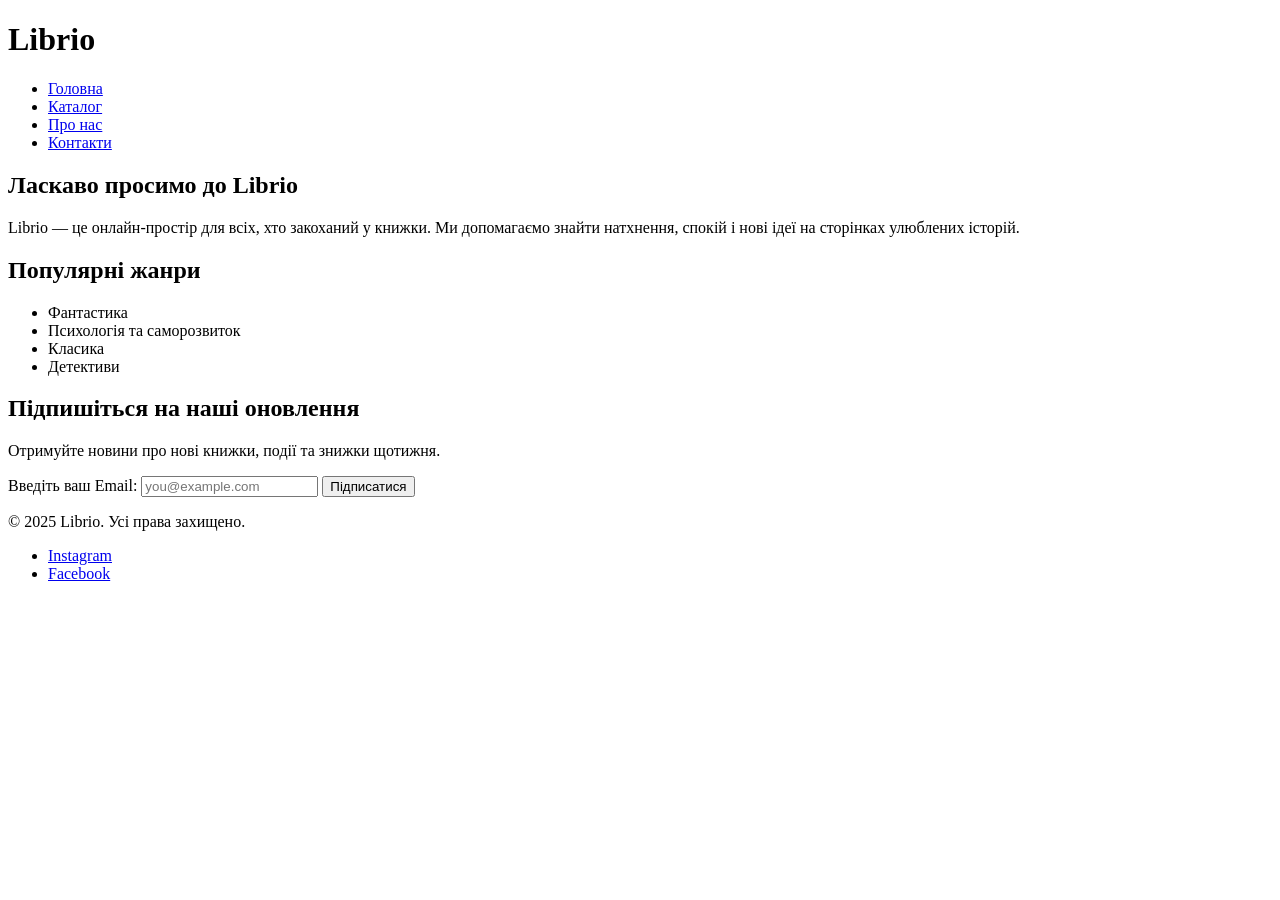
==== librio/index.html @ 34558e51 "fill all pages with basic content" ====
<!DOCTYPE html>
<html lang="uk">
  <head>
    <meta charset="UTF-8" />
    <meta name="viewport" content="width=device-width, initial-scale=1.0" />
    <title>Librio – Світ книжок</title>
    <link rel="stylesheet" href="style.css" />
  </head>
  <body>
    <header>
      <h1>Librio</h1>
      <nav>
        <ul>
          <li><a href="index.html">Головна</a></li>
          <li><a href="catalog.html">Каталог</a></li>
          <li><a href="about.html">Про нас</a></li>
          <li><a href="contact.html">Контакти</a></li>
        </ul>
      </nav>
    </header>

    <main>
      <section class="intro">
        <h2>Ласкаво просимо до Librio</h2>
        <p>
          Librio — це онлайн-простір для всіх, хто закоханий у книжки. Ми
          допомагаємо знайти натхнення, спокій і нові ідеї на сторінках
          улюблених історій.
        </p>
      </section>

      <section class="genres">
        <h2>Популярні жанри</h2>
        <ul>
          <li>Фантастика</li>
          <li>Психологія та саморозвиток</li>
          <li>Класика</li>
          <li>Детективи</li>
        </ul>
      </section>

      <section class="newsletter">
        <h2>Підпишіться на наші оновлення</h2>
        <p>Отримуйте новини про нові книжки, події та знижки щотижня.</p>
        <form action="#" method="post">
          <label for="email">Введіть ваш Email:</label>
          <input
            type="email"
            id="email"
            name="email"
            placeholder="you@example.com"
            required
          />
          <button type="submit">Підписатися</button>
        </form>
      </section>
    </main>

    <footer>
      <p>&copy; 2025 Librio. Усі права захищено.</p>
      <ul>
        <li><a href="https://instagram.com" target="_blank">Instagram</a></li>
        <li><a href="https://facebook.com" target="_blank">Facebook</a></li>
      </ul>
    </footer>
  </body>
</html>
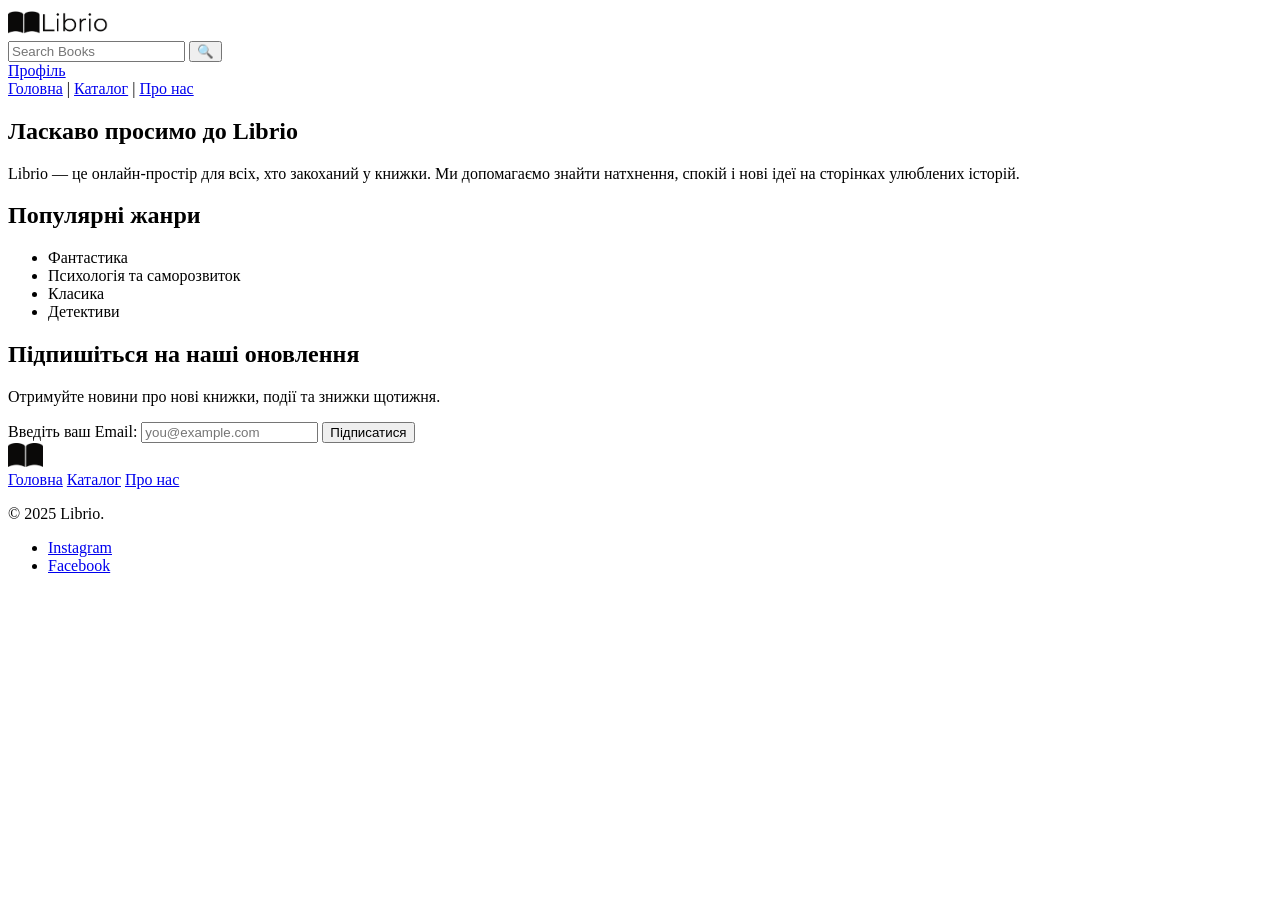
==== commit 504a63c1: "about.html  and links changes" ====
--- a/librio/index.html
+++ b/librio/index.html
@@ -7,15 +7,28 @@
     <link rel="stylesheet" href="style.css" />
   </head>
   <body>
-    <header>
-      <h1>Librio</h1>
-      <nav>
-        <ul>
-          <li><a href="index.html">Головна</a></li>
-          <li><a href="catalog.html">Каталог</a></li>
-          <li><a href="about.html">Про нас</a></li>
-          <li><a href="contact.html">Контакти</a></li>
-        </ul>
+    <header class="site-header">
+      <div class="logo">
+        <img src="images/logo_full2.png" alt="Логотип Librio" width="100" />
+      </div>
+
+      <div class="search">
+        <form action="catalog.html" method="get">
+          <input type="text" name="q" placeholder="Search Books" />
+          <button type="submit">🔍</button>
+        </form>
+      </div>
+
+      <div class="profile">
+        <a href="auth.html" class="btn">Профіль</a>
+      </div>
+
+      <nav class="main-nav">
+        <a href="index.html">Головна</a>
+        <span>|</span>
+        <a href="catalog.html">Каталог</a>
+        <span>|</span>
+        <a href="about.html">Про нас</a>
       </nav>
     </header>
 
@@ -56,12 +69,26 @@
       </section>
     </main>
 
-    <footer>
-      <p>&copy; 2025 Librio. Усі права захищено.</p>
-      <ul>
+    <footer class="site-footer">
+      <div class="footer-content">
+        <div class="footer-logo">
+          <img src="images/logo2.png" alt="Логотип Librio" width="35" />
+        </div>
+
+        <div class="footer-links">
+          <a href="index.html">Головна</a>
+          <a href="catalog.html">Каталог</a>
+          <a href="about.html">Про нас</a>
+        </div>
+
+        <div class="footer-copy">
+          <p>&copy; 2025 Librio.</p>
+        </div>
+        <ul>
         <li><a href="https://instagram.com" target="_blank">Instagram</a></li>
         <li><a href="https://facebook.com" target="_blank">Facebook</a></li>
       </ul>
+      </div>
     </footer>
   </body>
 </html>
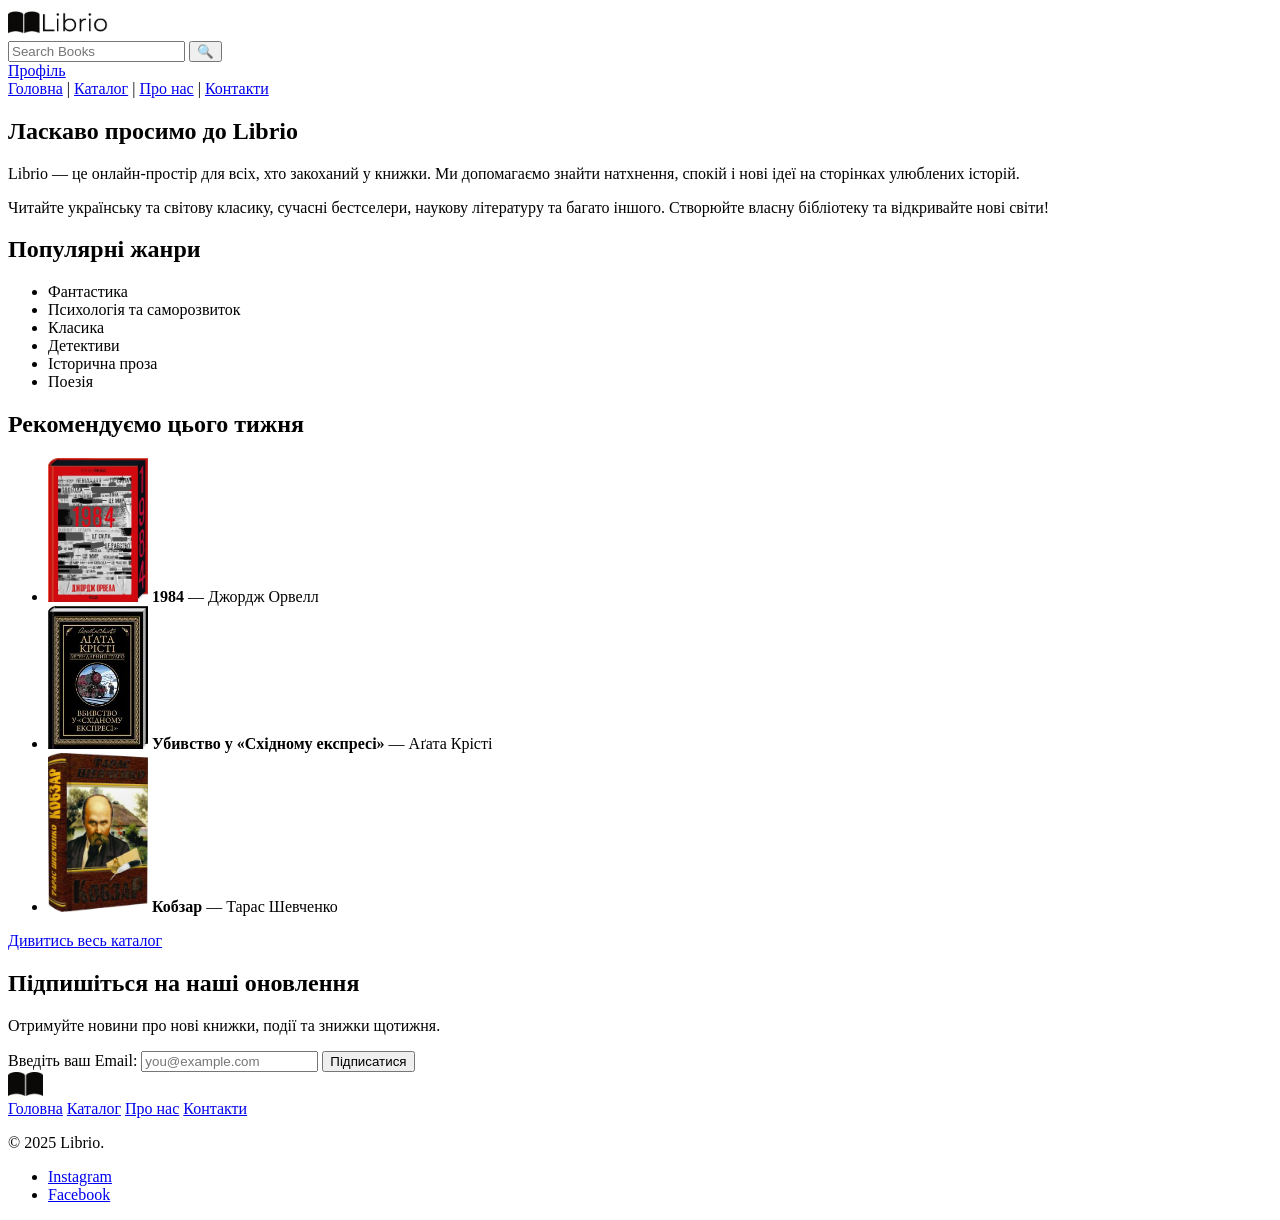
==== commit 6a3ec13c: "Add contacts page and expand catalog; some updates" ====
--- a/librio/index.html
+++ b/librio/index.html
@@ -4,7 +4,7 @@
     <meta charset="UTF-8" />
     <meta name="viewport" content="width=device-width, initial-scale=1.0" />
     <title>Librio – Світ книжок</title>
-    <link rel="stylesheet" href="style.css" />
+    <link rel="stylesheet" href="css/style.css" />
   </head>
   <body>
     <header class="site-header">
@@ -29,6 +29,8 @@
         <a href="catalog.html">Каталог</a>
         <span>|</span>
         <a href="about.html">Про нас</a>
+        <span>|</span>
+        <a href="contacts.html">Контакти</a>
       </nav>
     </header>
 
@@ -40,6 +42,11 @@
           допомагаємо знайти натхнення, спокій і нові ідеї на сторінках
           улюблених історій.
         </p>
+        <p>
+          Читайте українську та світову класику, сучасні бестселери, наукову 
+          літературу та багато іншого. Створюйте власну бібліотеку та 
+          відкривайте нові світи!
+        </p>
       </section>
 
       <section class="genres">
@@ -49,7 +56,28 @@
           <li>Психологія та саморозвиток</li>
           <li>Класика</li>
           <li>Детективи</li>
+          <li>Історична проза</li>
+          <li>Поезія</li>
         </ul>
+      </section>
+
+      <section class="featured">
+        <h2>Рекомендуємо цього тижня</h2>
+        <ul>
+          <li>
+            <img src="images/1984.webp" alt="1984" width="100" />
+            <strong>1984</strong> — Джордж Орвелл
+          </li>
+          <li>
+            <img src="images/orientexpress.webp" alt="Убивство у Східному експресі" width="100" />
+            <strong>Убивство у «Східному експресі»</strong> — Аґата Крісті
+          </li>
+          <li>
+            <img src="images/kobzar.webp" alt="Кобзар" width="100" />
+            <strong>Кобзар</strong> — Тарас Шевченко
+          </li>
+        </ul>
+        <p><a href="catalog.html">Дивитись весь каталог</a></p>
       </section>
 
       <section class="newsletter">
@@ -79,6 +107,7 @@
           <a href="index.html">Головна</a>
           <a href="catalog.html">Каталог</a>
           <a href="about.html">Про нас</a>
+          <a href="contacts.html">Контакти</a>
         </div>
 
         <div class="footer-copy">
@@ -91,4 +120,4 @@
       </div>
     </footer>
   </body>
-</html>
+</html>
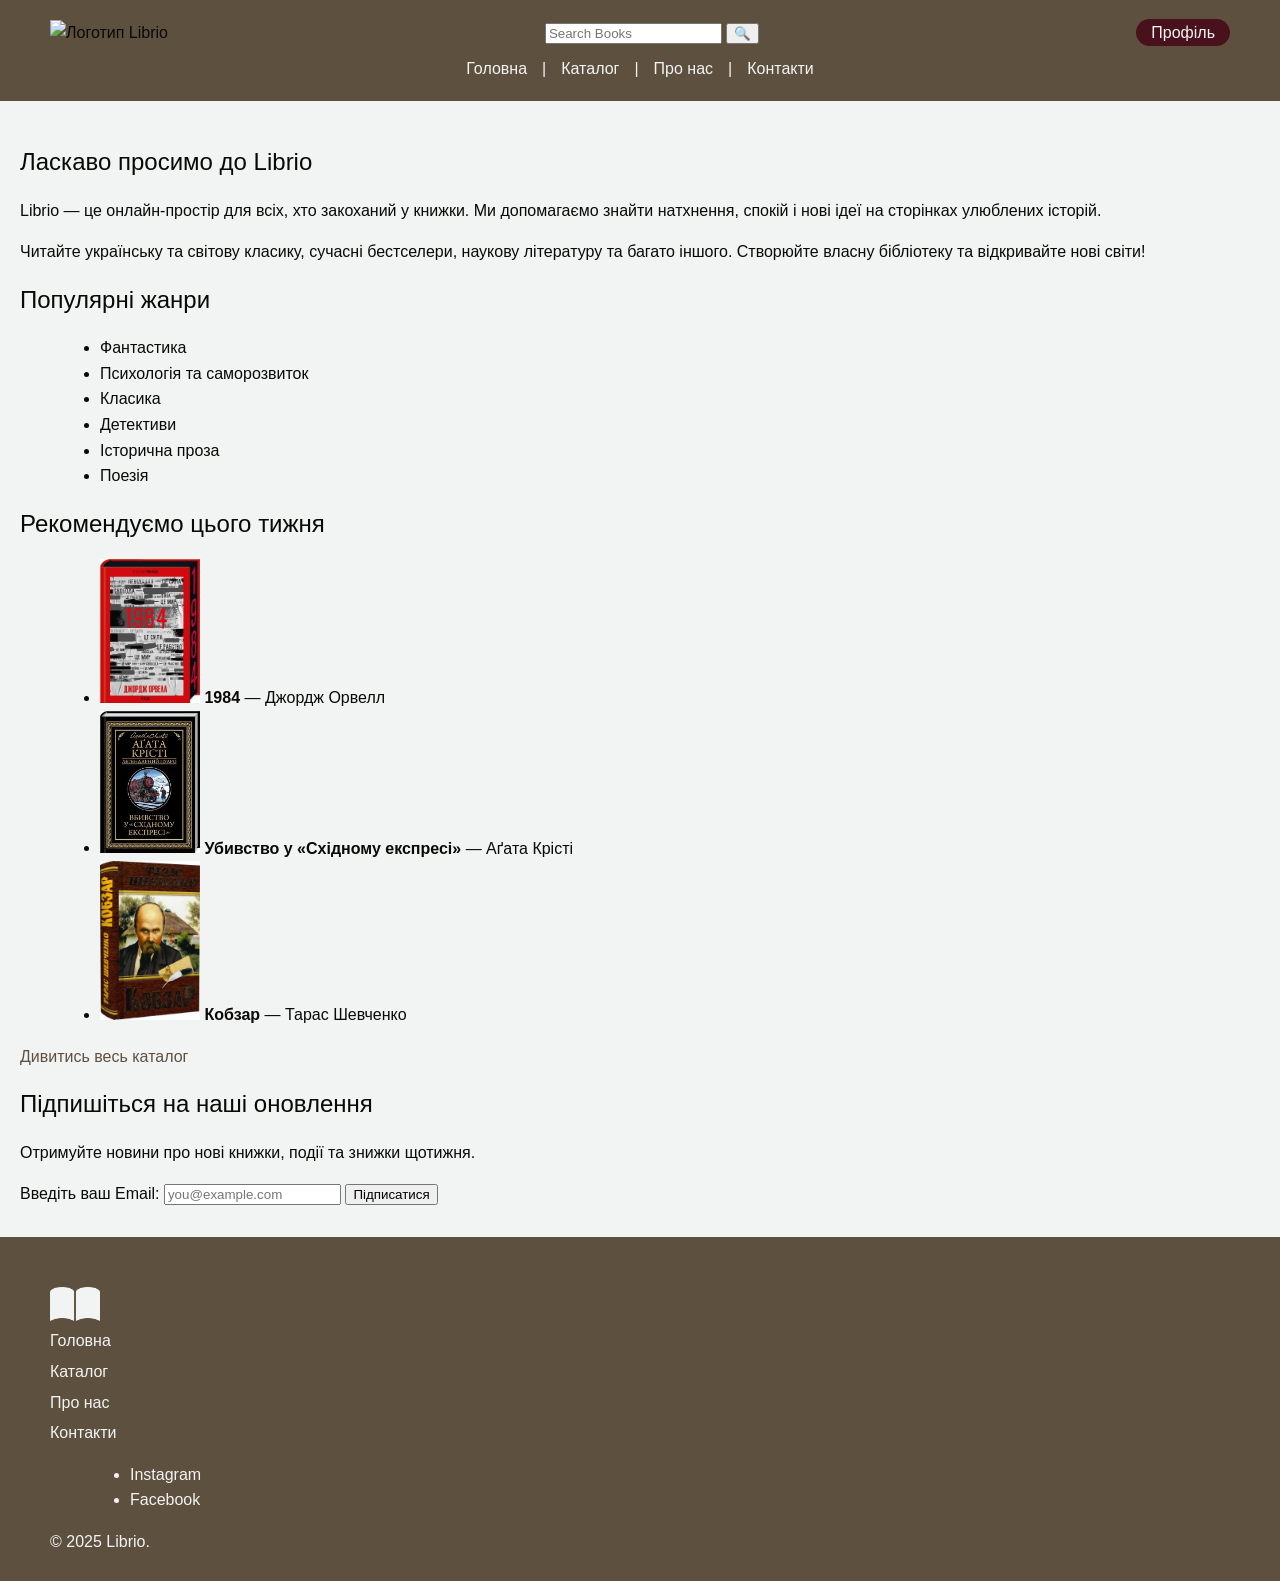
==== commit 1b8516c3: "Basic website design and Responsive design" ====
--- a/librio/index.html
+++ b/librio/index.html
@@ -4,25 +4,27 @@
     <meta charset="UTF-8" />
     <meta name="viewport" content="width=device-width, initial-scale=1.0" />
     <title>Librio – Світ книжок</title>
-    <link rel="stylesheet" href="css/style.css" />
+    <link rel="stylesheet" href="css/styles.css" />
   </head>
   <body>
     <header class="site-header">
-      <div class="logo">
-        <img src="images/logo_full2.png" alt="Логотип Librio" width="100" />
+      <div class="top-row">
+        <div class="logo">
+          <img src="images/logo_full1.png" alt="Логотип Librio" width="100" />
+        </div>
+      
+        <div class="search">
+          <form action="catalog.html" method="get">
+            <input type="text" name="q" placeholder="Search Books" />
+            <button type="submit">🔍</button>
+          </form>
+        </div>
+      
+        <div class="profile">
+          <a href="auth.html" class="btn">Профіль</a>
+        </div>
       </div>
-
-      <div class="search">
-        <form action="catalog.html" method="get">
-          <input type="text" name="q" placeholder="Search Books" />
-          <button type="submit">🔍</button>
-        </form>
-      </div>
-
-      <div class="profile">
-        <a href="auth.html" class="btn">Профіль</a>
-      </div>
-
+    
       <nav class="main-nav">
         <a href="index.html">Головна</a>
         <span>|</span>
@@ -32,6 +34,7 @@
         <span>|</span>
         <a href="contacts.html">Контакти</a>
       </nav>
+      <div class="burger">☰</div>
     </header>
 
     <main>
@@ -100,7 +103,7 @@
     <footer class="site-footer">
       <div class="footer-content">
         <div class="footer-logo">
-          <img src="images/logo2.png" alt="Логотип Librio" width="35" />
+          <img src="images/logo1.png" alt="Логотип Librio" width="50" />
         </div>
 
         <div class="footer-links">
@@ -110,14 +113,15 @@
           <a href="contacts.html">Контакти</a>
         </div>
 
+        <ul>
+          <li><a href="https://instagram.com" target="_blank">Instagram</a></li>
+          <li><a href="https://facebook.com" target="_blank">Facebook</a></li>
+        </ul>
         <div class="footer-copy">
           <p>&copy; 2025 Librio.</p>
         </div>
-        <ul>
-        <li><a href="https://instagram.com" target="_blank">Instagram</a></li>
-        <li><a href="https://facebook.com" target="_blank">Facebook</a></li>
-      </ul>
       </div>
     </footer>
   </body>
+  <script src="js/script.js"></script>
 </html>
--- a/librio/css/styles.css
+++ b/librio/css/styles.css
@@ -0,0 +1,216 @@
+/* Основні налаштування */
+body {
+  font-family: 'Noto Sans', sans-serif;
+  color: #0A0908;
+  background-color: #F2F4F3;
+  margin: 0;
+  padding: 0;
+  line-height: 1.6;
+  font-weight: 300;
+}
+
+h1, h2, h3, h4, h5, h6 {
+  font-family: 'Montserrat', sans-serif;
+  color: #0A0908;
+  margin: 0.5em 0;
+  font-weight: 300;
+}
+
+p {
+  margin-bottom: 1em;
+}
+
+a {
+  color: #5E503F;
+  text-decoration: none;
+  transition: color 0.3s;
+}
+
+a:hover {
+  color: #49111C;
+  text-decoration: underline;
+}
+
+/* Основний контейнер */
+main {
+  flex: 1;
+  padding: 30px 20px;
+  box-sizing: border-box;
+}
+
+/* Хедер */
+.site-header {
+  display: flex;
+  flex-direction: column;
+  gap: 10px;
+  padding: 20px 50px;
+  background-color: #5E503F;
+}
+
+/* Верхній рядок: лого + пошук + профіль */
+.site-header > .top-row {
+  display: flex;
+  align-items: center;
+  justify-content: space-between;
+  flex-wrap: wrap;
+  gap: 10px;
+}
+
+/* Кнопка профілю */
+.site-header .profile .btn {
+  padding: 5px 15px;
+  background-color: #49111C;
+  color: #F2F4F3;
+  border-radius: 25px;
+  text-decoration: none;
+}
+
+.site-header .profile .btn:hover {
+  background-color: #A9927D;
+}
+
+/* Основна навігація */
+.site-header .main-nav {
+  display: flex;
+  justify-content: center;
+  gap: 15px;
+  color: #F2F4F3;
+  flex-wrap: wrap;
+}
+
+.site-header .main-nav a {
+  color: #F2F4F3;
+  text-decoration: none;
+}
+
+.site-header .main-nav a:hover {
+  color: #49111C;
+}
+
+/* Футер */
+footer {
+  background-color: #5E503F;
+  color: #F2F4F3;
+  text-align: left;
+  padding: 50px 50px 10px;
+}
+
+.site-footer .footer-links {
+  display: flex;
+  flex-direction: column;
+  align-items: flex-start;
+  gap: 5px;
+}
+
+.site-footer a {
+  color: #F2F4F3;
+  text-decoration: none;
+  transition: color 0.3s;
+}
+
+.site-footer a:hover {
+  color: #49111C;
+}
+
+/* Списки */
+ul, ol {
+  margin: 1em 0;
+  padding-left: 5em;
+}
+
+/* Адаптивність */
+nav ul {
+  display: flex;
+  list-style: none;
+  gap: 1em;
+  padding: 0;
+  margin: 0;
+}
+
+.burger {
+  display: none;
+  cursor: pointer;
+  font-size: 1.5em;
+}
+
+/* Мобільна адаптивність */
+@media (max-width: 700px) {
+  .page-layout {
+    flex-direction: column;
+  }
+
+  .sidebar {
+    width: 100%;
+    flex-direction: row;
+    justify-content: space-around;
+    padding: 10px 0;
+  }
+
+  .sidebar .menu-item {
+    flex: 1;
+    justify-content: center;
+  }
+
+  .site-header > .top-row {
+    flex-direction: column;
+    align-items: stretch;
+  }
+
+  .site-header .search input {
+    width: 100%;
+    max-width: none;
+  }
+
+  .burger {
+    display: block;
+    color: #F2F4F3;
+    font-size: 1.8em;
+    text-align: right;
+    margin-top: 10px;
+  }
+
+  .site-header .main-nav {
+    display: none;
+    flex-direction: column;
+    align-items: center;
+    gap: 10px;
+    padding-top: 10px;
+  }
+
+  .site-header .main-nav.open {
+    display: flex;
+  }
+}
+
+/* Вміст профілю */
+.page-layout {
+  display: flex;
+  min-height: 80vh;
+  gap: 20px;
+}
+
+/* Бокове меню */
+.sidebar {
+  display: flex;
+  flex-direction: column;
+  width: 220px;
+  background-color: #F2F4F3;
+  padding: 20px 10px;
+  gap: 10px;
+  box-sizing: border-box;
+}
+
+.sidebar .menu-item {
+  display: flex;
+  justify-content: space-between;
+  align-items: center;
+  padding: 12px 15px;
+  border-radius: 25px;
+  color: #49111C;
+  text-decoration: none;
+}
+
+.sidebar .menu-item:hover {
+  background-color: #A9927D;
+  color: #F2F4F3;
+}
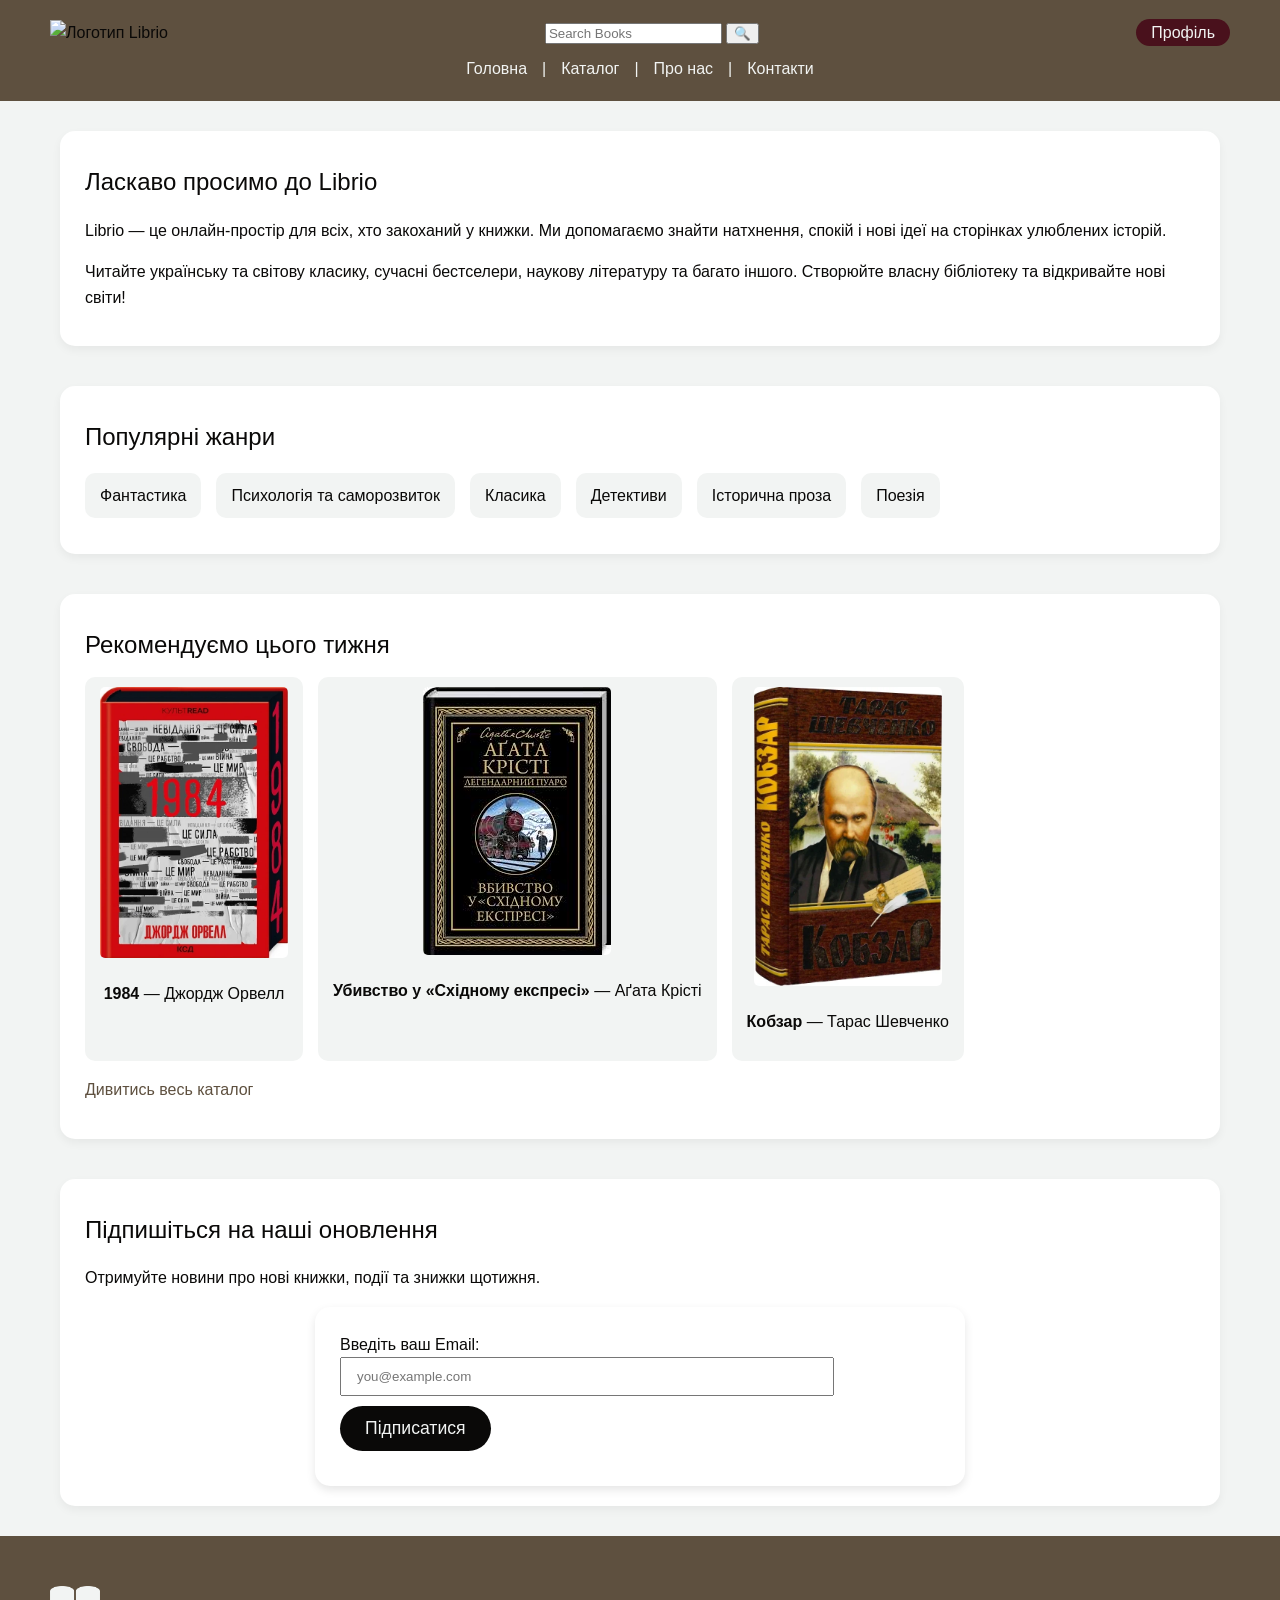
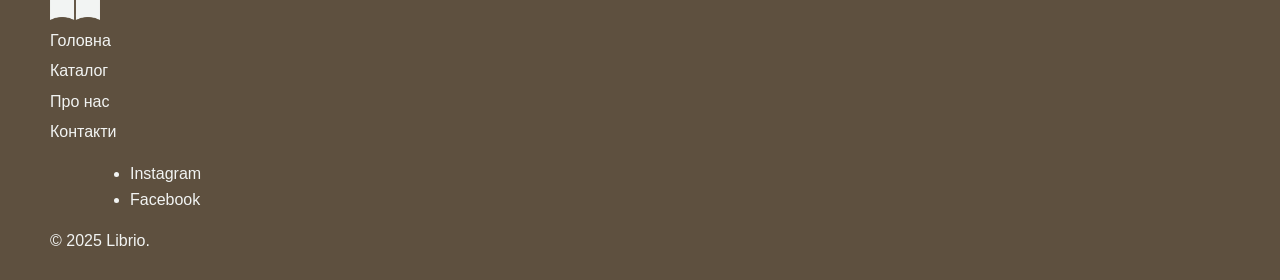
==== commit d62d2098: "add form styles&validation and make layout with flex" ====
--- a/librio/index.html
+++ b/librio/index.html
@@ -5,6 +5,7 @@
     <meta name="viewport" content="width=device-width, initial-scale=1.0" />
     <title>Librio – Світ книжок</title>
     <link rel="stylesheet" href="css/styles.css" />
+    <link rel="stylesheet" href="css/index.css" />
   </head>
   <body>
     <header class="site-header">
@@ -12,19 +13,19 @@
         <div class="logo">
           <img src="images/logo_full1.png" alt="Логотип Librio" width="100" />
         </div>
-      
+
         <div class="search">
           <form action="catalog.html" method="get">
             <input type="text" name="q" placeholder="Search Books" />
             <button type="submit">🔍</button>
           </form>
         </div>
-      
+
         <div class="profile">
           <a href="auth.html" class="btn">Профіль</a>
         </div>
       </div>
-    
+
       <nav class="main-nav">
         <a href="index.html">Головна</a>
         <span>|</span>
@@ -37,7 +38,7 @@
       <div class="burger">☰</div>
     </header>
 
-    <main>
+    <main class="index-main">
       <section class="intro">
         <h2>Ласкаво просимо до Librio</h2>
         <p>
@@ -46,8 +47,8 @@
           улюблених історій.
         </p>
         <p>
-          Читайте українську та світову класику, сучасні бестселери, наукову 
-          літературу та багато іншого. Створюйте власну бібліотеку та 
+          Читайте українську та світову класику, сучасні бестселери, наукову
+          літературу та багато іншого. Створюйте власну бібліотеку та
           відкривайте нові світи!
         </p>
       </section>
@@ -66,27 +67,32 @@
 
       <section class="featured">
         <h2>Рекомендуємо цього тижня</h2>
-        <ul>
-          <li>
-            <img src="images/1984.webp" alt="1984" width="100" />
-            <strong>1984</strong> — Джордж Орвелл
-          </li>
-          <li>
-            <img src="images/orientexpress.webp" alt="Убивство у Східному експресі" width="100" />
-            <strong>Убивство у «Східному експресі»</strong> — Аґата Крісті
-          </li>
-          <li>
-            <img src="images/kobzar.webp" alt="Кобзар" width="100" />
-            <strong>Кобзар</strong> — Тарас Шевченко
-          </li>
-        </ul>
+        <div class="featured-books">
+          <div class="book">
+            <img src="images/1984.webp" alt="1984" />
+            <p><strong>1984</strong> — Джордж Орвелл</p>
+          </div>
+          <div class="book">
+            <img
+              src="images/orientexpress.webp"
+              alt="Убивство у Східному експресі"
+            />
+            <p>
+              <strong>Убивство у «Східному експресі»</strong> — Аґата Крісті
+            </p>
+          </div>
+          <div class="book">
+            <img src="images/kobzar.webp" alt="Кобзар" />
+            <p><strong>Кобзар</strong> — Тарас Шевченко</p>
+          </div>
+        </div>
         <p><a href="catalog.html">Дивитись весь каталог</a></p>
       </section>
 
       <section class="newsletter">
         <h2>Підпишіться на наші оновлення</h2>
         <p>Отримуйте новини про нові книжки, події та знижки щотижня.</p>
-        <form action="#" method="post">
+        <form action="#" method="post" class="form-container">
           <label for="email">Введіть ваш Email:</label>
           <input
             type="email"
@@ -95,7 +101,7 @@
             placeholder="you@example.com"
             required
           />
-          <button type="submit">Підписатися</button>
+          <button type="submit" class="btn-submit">Підписатися</button>
         </form>
       </section>
     </main>
@@ -124,4 +130,4 @@
     </footer>
   </body>
   <script src="js/script.js"></script>
-</html>+</html>
--- a/librio/css/styles.css
+++ b/librio/css/styles.css
@@ -213,4 +213,87 @@
 .sidebar .menu-item:hover {
   background-color: #A9927D;
   color: #F2F4F3;
-}+}
+
+/* Стилі форм */
+.form-container {
+  background-color: #ffffff;
+  padding: 25px;
+  border-radius: 15px;
+  box-shadow: 0 4px 10px rgba(0,0,0,0.1);
+  max-width: 600px;
+  margin: 0 auto;
+}
+
+.form-group {
+  display: flex;
+  flex-direction: column;
+  margin-bottom: 20px;
+}
+
+.form-group label {
+  margin-bottom: 8px;
+  color: #111a49;
+  font-weight: 500;
+}
+
+.form-group input,
+.form-group textarea,
+.form-group select {
+  padding: 12px 15px;
+  border: 2px solid #A9927D;
+  border-radius: 10px;
+  background-color: #F2F4F3;
+  color: #0A0908;
+  font-size: 1em;
+  transition: 0.3s;
+}
+
+.form-group input:focus,
+.form-group textarea:focus,
+.form-group select:focus {
+  border-color: #0A0908;
+  outline: none;
+  box-shadow: 0 0 6px rgba(17, 25, 73, 0.4);
+}
+
+.btn-submit {
+  background-color: #0A0908;
+  color: #F2F4F3;
+  padding: 12px 25px;
+  border: none;
+  border-radius: 25px;
+  cursor: pointer;
+  font-size: 1.1em;
+  transition: 0.3s;
+}
+
+.btn-submit:hover {
+  background-color: #A9927D;
+}
+
+/* Стилі помилок */
+.form-group input:invalid,
+.form-group textarea:invalid,
+.form-group select:invalid {
+  border-color: #c53030;
+  background-color: #ffe6e6;
+}
+
+.form-group input:valid,
+.form-group textarea:valid,
+.form-group select:valid {
+  border-color: #38a169;
+}
+
+.error-message {
+  color: #c53030;
+  font-size: 0.85em;
+  margin-top: 6px;
+  padding-left: 2px;
+  opacity: 0;
+  transition: 0.2s ease;
+}
+.error-message.active {
+  opacity: 1;
+}
--- a/librio/css/index.css
+++ b/librio/css/index.css
@@ -0,0 +1,57 @@
+.index-main {
+  max-width: 1200px;
+  margin: 0 auto;
+  padding: 30px 20px;
+  display: flex;
+  flex-direction: column;
+  gap: 40px;
+}
+
+.intro, .genres, .featured, .newsletter {
+  background-color: #ffffff;
+  padding: 20px 25px;
+  border-radius: 15px;
+  box-shadow: 0 4px 10px rgba(0,0,0,0.05);
+}
+
+.genres ul, .featured-books {
+  display: flex;
+  flex-wrap: wrap;
+  gap: 15px;
+  padding: 0;
+  list-style: none;
+}
+
+.genres li, .featured-books .book {
+  background-color: #F2F4F3;
+  padding: 10px 15px;
+  border-radius: 10px;
+  text-align: center;
+}
+
+.featured-books .book img {
+  max-width: 188px;
+  border-radius: 5px;
+}
+
+.newsletter input[type="email"] {
+  width: calc(100% - 140px);
+  margin-right: 10px;
+  padding: 10px 15px;
+}
+
+.newsletter .btn-submit {
+  margin: 10px 0;
+}
+
+/* Адаптивність */
+@media (max-width: 700px) {
+  .genres ul, .featured-books {
+    flex-direction: column;
+  }
+
+  .newsletter input[type="email"] {
+    width: 100%;
+    margin: 0 0 10px 0;
+  }
+}
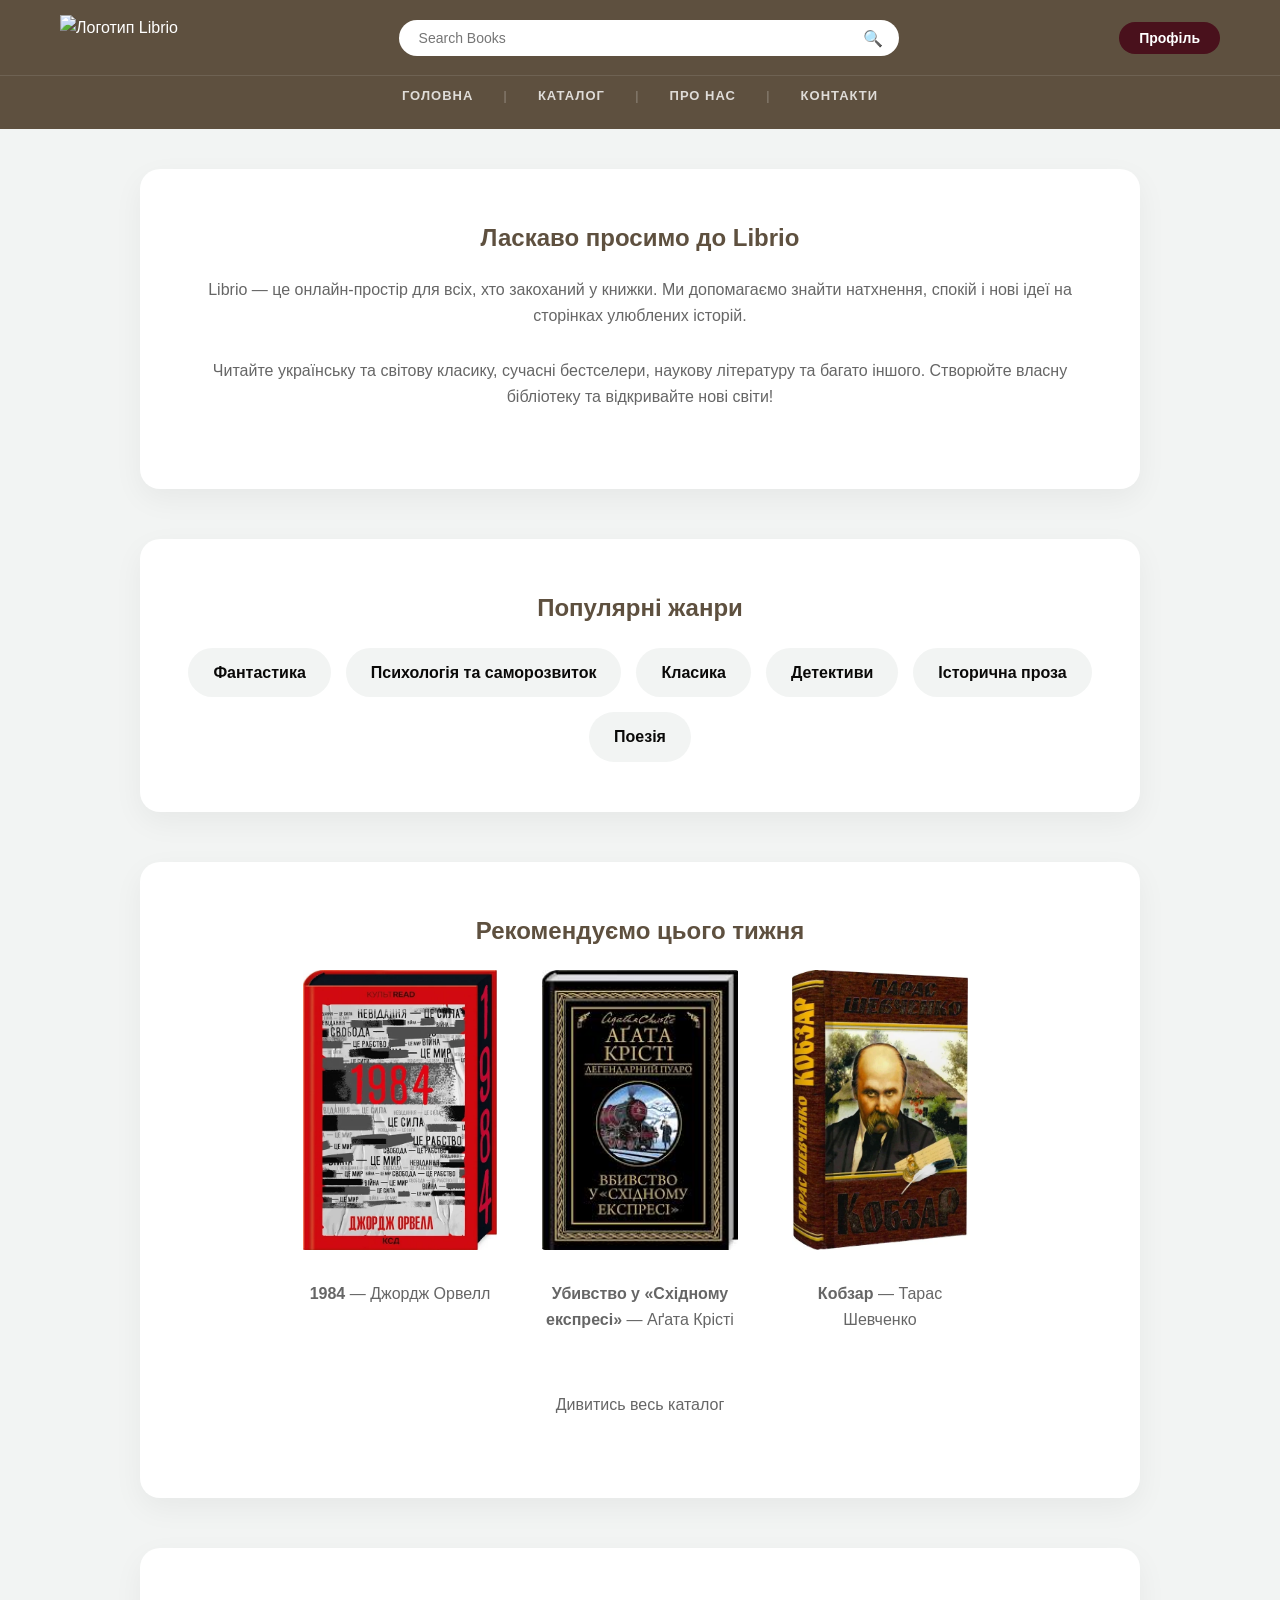
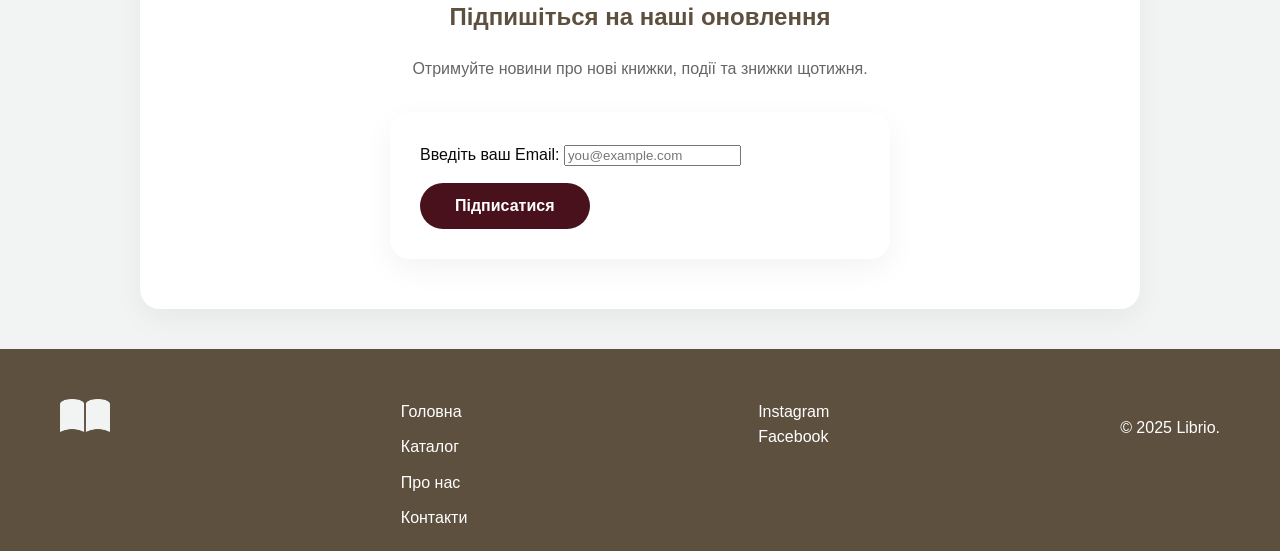
==== commit 34b4aac6: "final version" ====
--- a/librio/index.html
+++ b/librio/index.html
@@ -5,7 +5,6 @@
     <meta name="viewport" content="width=device-width, initial-scale=1.0" />
     <title>Librio – Світ книжок</title>
     <link rel="stylesheet" href="css/styles.css" />
-    <link rel="stylesheet" href="css/index.css" />
   </head>
   <body>
     <header class="site-header">
--- a/librio/css/styles.css
+++ b/librio/css/styles.css
@@ -1,299 +1,18 @@
-/* Основні налаштування */
-body {
-  font-family: 'Noto Sans', sans-serif;
-  color: #0A0908;
-  background-color: #F2F4F3;
-  margin: 0;
-  padding: 0;
-  line-height: 1.6;
-  font-weight: 300;
-}
+/* 1. Базові налаштування (шрифти, змінні) */
+@import "base.css";
 
-h1, h2, h3, h4, h5, h6 {
-  font-family: 'Montserrat', sans-serif;
-  color: #0A0908;
-  margin: 0.5em 0;
-  font-weight: 300;
-}
+/* 2. Макет (хедер, футер, загальна сітка) */
+@import "layout.css";
 
-p {
-  margin-bottom: 1em;
-}
+/* 3. Компоненти (кнопки, форми, картки) */
+@import "components.css";
 
-a {
-  color: #5E503F;
-  text-decoration: none;
-  transition: color 0.3s;
-}
-
-a:hover {
-  color: #49111C;
-  text-decoration: underline;
-}
-
-/* Основний контейнер */
-main {
-  flex: 1;
-  padding: 30px 20px;
-  box-sizing: border-box;
-}
-
-/* Хедер */
-.site-header {
-  display: flex;
-  flex-direction: column;
-  gap: 10px;
-  padding: 20px 50px;
-  background-color: #5E503F;
-}
-
-/* Верхній рядок: лого + пошук + профіль */
-.site-header > .top-row {
-  display: flex;
-  align-items: center;
-  justify-content: space-between;
-  flex-wrap: wrap;
-  gap: 10px;
-}
-
-/* Кнопка профілю */
-.site-header .profile .btn {
-  padding: 5px 15px;
-  background-color: #49111C;
-  color: #F2F4F3;
-  border-radius: 25px;
-  text-decoration: none;
-}
-
-.site-header .profile .btn:hover {
-  background-color: #A9927D;
-}
-
-/* Основна навігація */
-.site-header .main-nav {
-  display: flex;
-  justify-content: center;
-  gap: 15px;
-  color: #F2F4F3;
-  flex-wrap: wrap;
-}
-
-.site-header .main-nav a {
-  color: #F2F4F3;
-  text-decoration: none;
-}
-
-.site-header .main-nav a:hover {
-  color: #49111C;
-}
-
-/* Футер */
-footer {
-  background-color: #5E503F;
-  color: #F2F4F3;
-  text-align: left;
-  padding: 50px 50px 10px;
-}
-
-.site-footer .footer-links {
-  display: flex;
-  flex-direction: column;
-  align-items: flex-start;
-  gap: 5px;
-}
-
-.site-footer a {
-  color: #F2F4F3;
-  text-decoration: none;
-  transition: color 0.3s;
-}
-
-.site-footer a:hover {
-  color: #49111C;
-}
-
-/* Списки */
-ul, ol {
-  margin: 1em 0;
-  padding-left: 5em;
-}
-
-/* Адаптивність */
-nav ul {
-  display: flex;
-  list-style: none;
-  gap: 1em;
-  padding: 0;
-  margin: 0;
-}
-
-.burger {
-  display: none;
-  cursor: pointer;
-  font-size: 1.5em;
-}
-
-/* Мобільна адаптивність */
-@media (max-width: 700px) {
-  .page-layout {
-    flex-direction: column;
-  }
-
-  .sidebar {
-    width: 100%;
-    flex-direction: row;
-    justify-content: space-around;
-    padding: 10px 0;
-  }
-
-  .sidebar .menu-item {
-    flex: 1;
-    justify-content: center;
-  }
-
-  .site-header > .top-row {
-    flex-direction: column;
-    align-items: stretch;
-  }
-
-  .site-header .search input {
-    width: 100%;
-    max-width: none;
-  }
-
-  .burger {
-    display: block;
-    color: #F2F4F3;
-    font-size: 1.8em;
-    text-align: right;
-    margin-top: 10px;
-  }
-
-  .site-header .main-nav {
-    display: none;
-    flex-direction: column;
-    align-items: center;
-    gap: 10px;
-    padding-top: 10px;
-  }
-
-  .site-header .main-nav.open {
-    display: flex;
-  }
-}
-
-/* Вміст профілю */
-.page-layout {
-  display: flex;
-  min-height: 80vh;
-  gap: 20px;
-}
-
-/* Бокове меню */
-.sidebar {
-  display: flex;
-  flex-direction: column;
-  width: 220px;
-  background-color: #F2F4F3;
-  padding: 20px 10px;
-  gap: 10px;
-  box-sizing: border-box;
-}
-
-.sidebar .menu-item {
-  display: flex;
-  justify-content: space-between;
-  align-items: center;
-  padding: 12px 15px;
-  border-radius: 25px;
-  color: #49111C;
-  text-decoration: none;
-}
-
-.sidebar .menu-item:hover {
-  background-color: #A9927D;
-  color: #F2F4F3;
-}
-
-/* Стилі форм */
-.form-container {
-  background-color: #ffffff;
-  padding: 25px;
-  border-radius: 15px;
-  box-shadow: 0 4px 10px rgba(0,0,0,0.1);
-  max-width: 600px;
-  margin: 0 auto;
-}
-
-.form-group {
-  display: flex;
-  flex-direction: column;
-  margin-bottom: 20px;
-}
-
-.form-group label {
-  margin-bottom: 8px;
-  color: #111a49;
-  font-weight: 500;
-}
-
-.form-group input,
-.form-group textarea,
-.form-group select {
-  padding: 12px 15px;
-  border: 2px solid #A9927D;
-  border-radius: 10px;
-  background-color: #F2F4F3;
-  color: #0A0908;
-  font-size: 1em;
-  transition: 0.3s;
-}
-
-.form-group input:focus,
-.form-group textarea:focus,
-.form-group select:focus {
-  border-color: #0A0908;
-  outline: none;
-  box-shadow: 0 0 6px rgba(17, 25, 73, 0.4);
-}
-
-.btn-submit {
-  background-color: #0A0908;
-  color: #F2F4F3;
-  padding: 12px 25px;
-  border: none;
-  border-radius: 25px;
-  cursor: pointer;
-  font-size: 1.1em;
-  transition: 0.3s;
-}
-
-.btn-submit:hover {
-  background-color: #A9927D;
-}
-
-/* Стилі помилок */
-.form-group input:invalid,
-.form-group textarea:invalid,
-.form-group select:invalid {
-  border-color: #c53030;
-  background-color: #ffe6e6;
-}
-
-.form-group input:valid,
-.form-group textarea:valid,
-.form-group select:valid {
-  border-color: #38a169;
-}
-
-.error-message {
-  color: #c53030;
-  font-size: 0.85em;
-  margin-top: 6px;
-  padding-left: 2px;
-  opacity: 0;
-  transition: 0.2s ease;
-}
-.error-message.active {
-  opacity: 1;
-}
+/* 4. Стилі окремих сторінок */
+@import "index.css";
+@import "catalog.css";
+@import "book.css";
+@import "contacts.css";
+@import "auth.css";
+@import "library.css";
+@import "profile.css";
+@import "about.css";
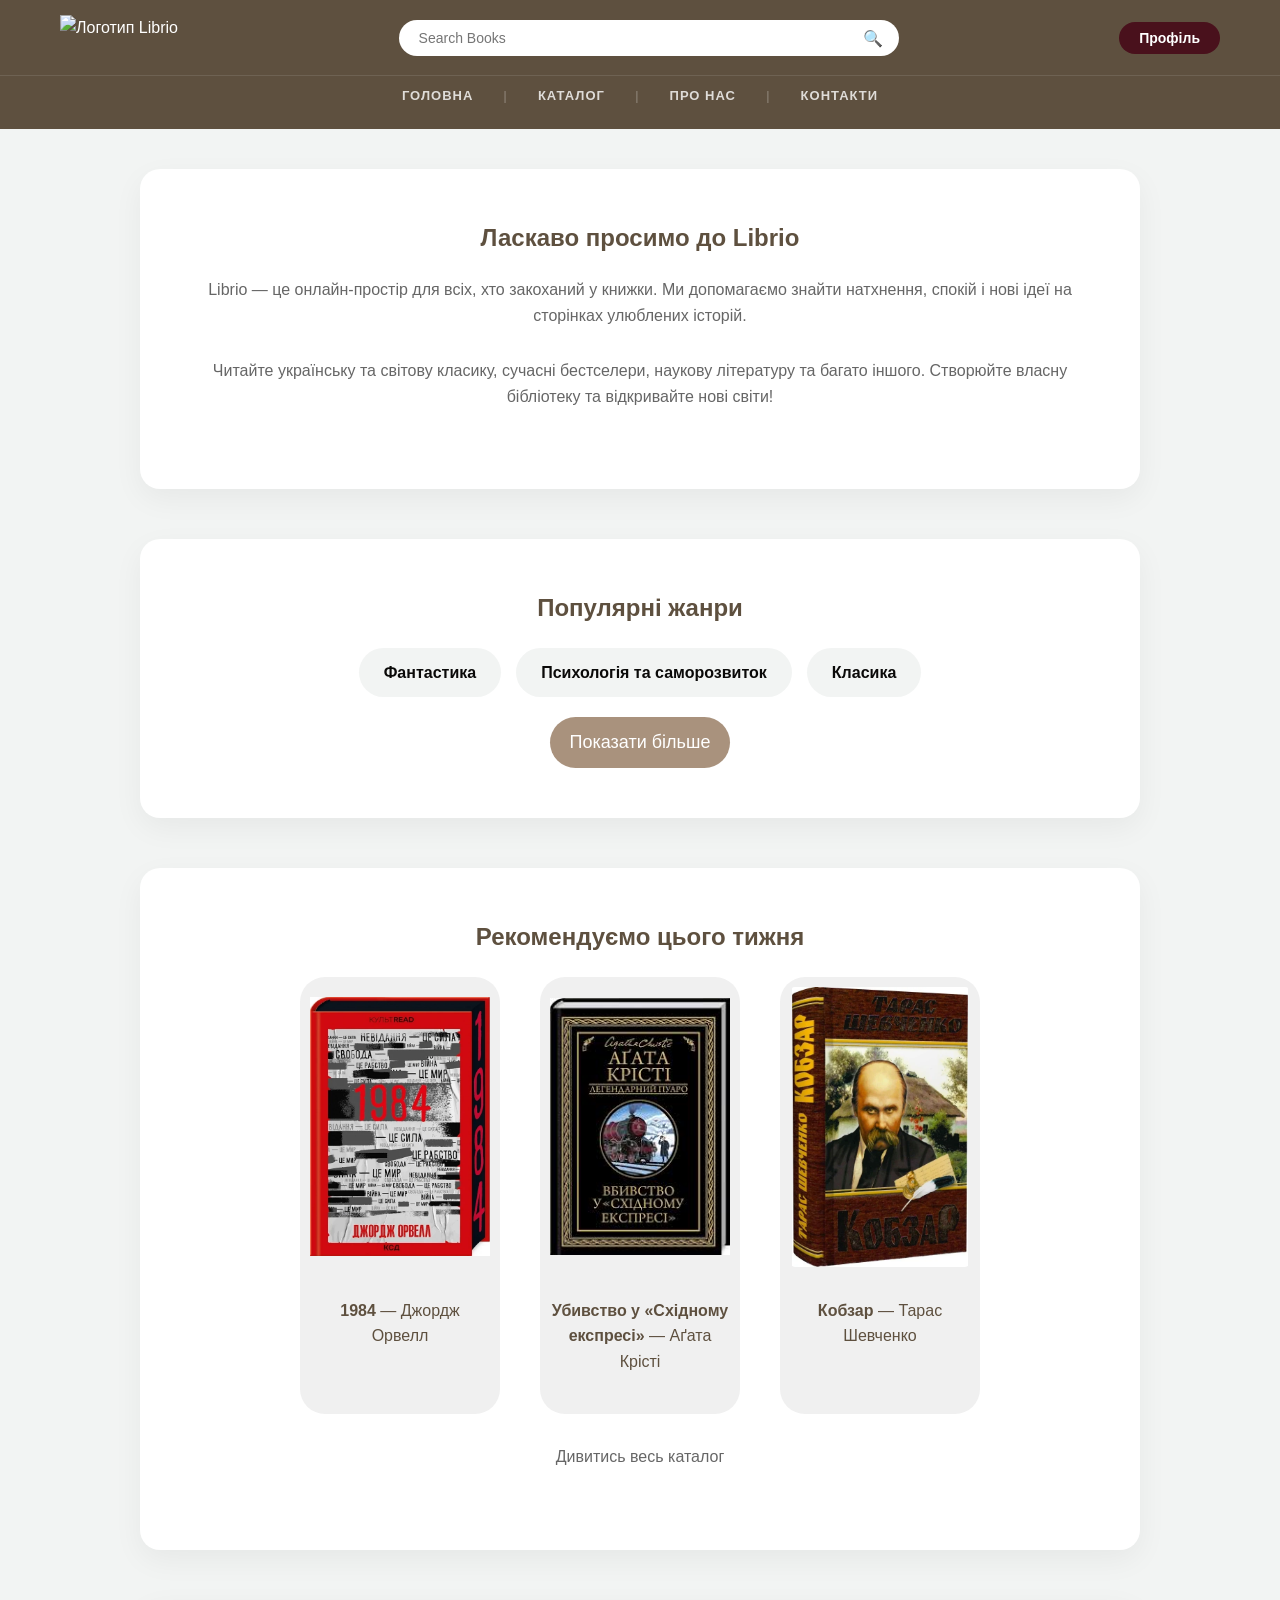
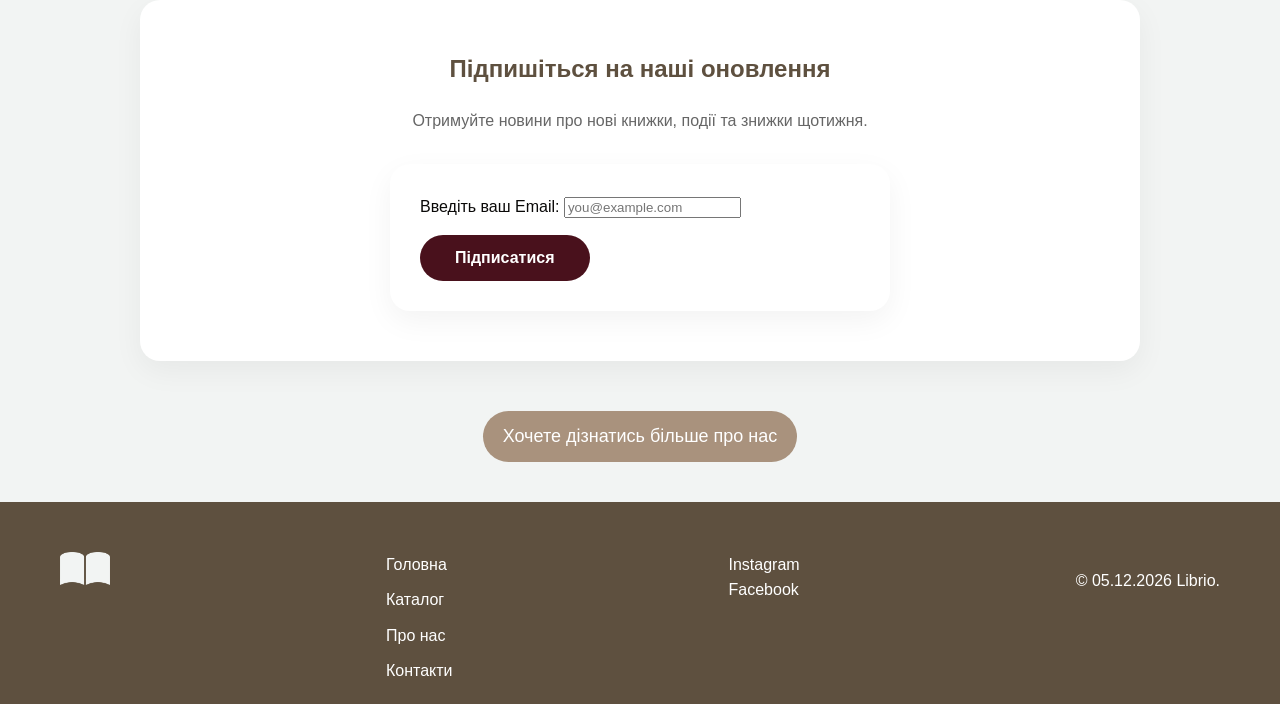
==== commit 11b9c227: "Add JavaScript integration and DOM features" ====
--- a/librio/index.html
+++ b/librio/index.html
@@ -53,16 +53,27 @@
       </section>
 
       <section class="genres">
-        <h2>Популярні жанри</h2>
-        <ul>
-          <li>Фантастика</li>
-          <li>Психологія та саморозвиток</li>
-          <li>Класика</li>
-          <li>Детективи</li>
-          <li>Історична проза</li>
-          <li>Поезія</li>
-        </ul>
-      </section>
+  <h2>Популярні жанри</h2>
+  <ul id="genreList">
+    <li>Фантастика</li>
+    <li>Психологія та саморозвиток</li>
+    <li>Класика</li>
+    
+    <li class="hidden-genre">Детективи</li>
+    <li class="hidden-genre">Історична проза</li>
+    <li class="hidden-genre">Поезія</li>
+    <li class="hidden-genre">Наукова фантастика</li>
+    <li class="hidden-genre">Біографії</li>
+    <li class="hidden-genre">Фентезі</li>
+    <li class="hidden-genre">Драма</li>
+    <li class="hidden-genre">Трилер</li>
+    <li class="hidden-genre">Горор</li>
+    <li class="hidden-genre">Комедія</li>
+  </ul>
+
+  <button id="showMoreBtn">Показати більше</button>
+</section>
+
 
       <section class="featured">
         <h2>Рекомендуємо цього тижня</h2>
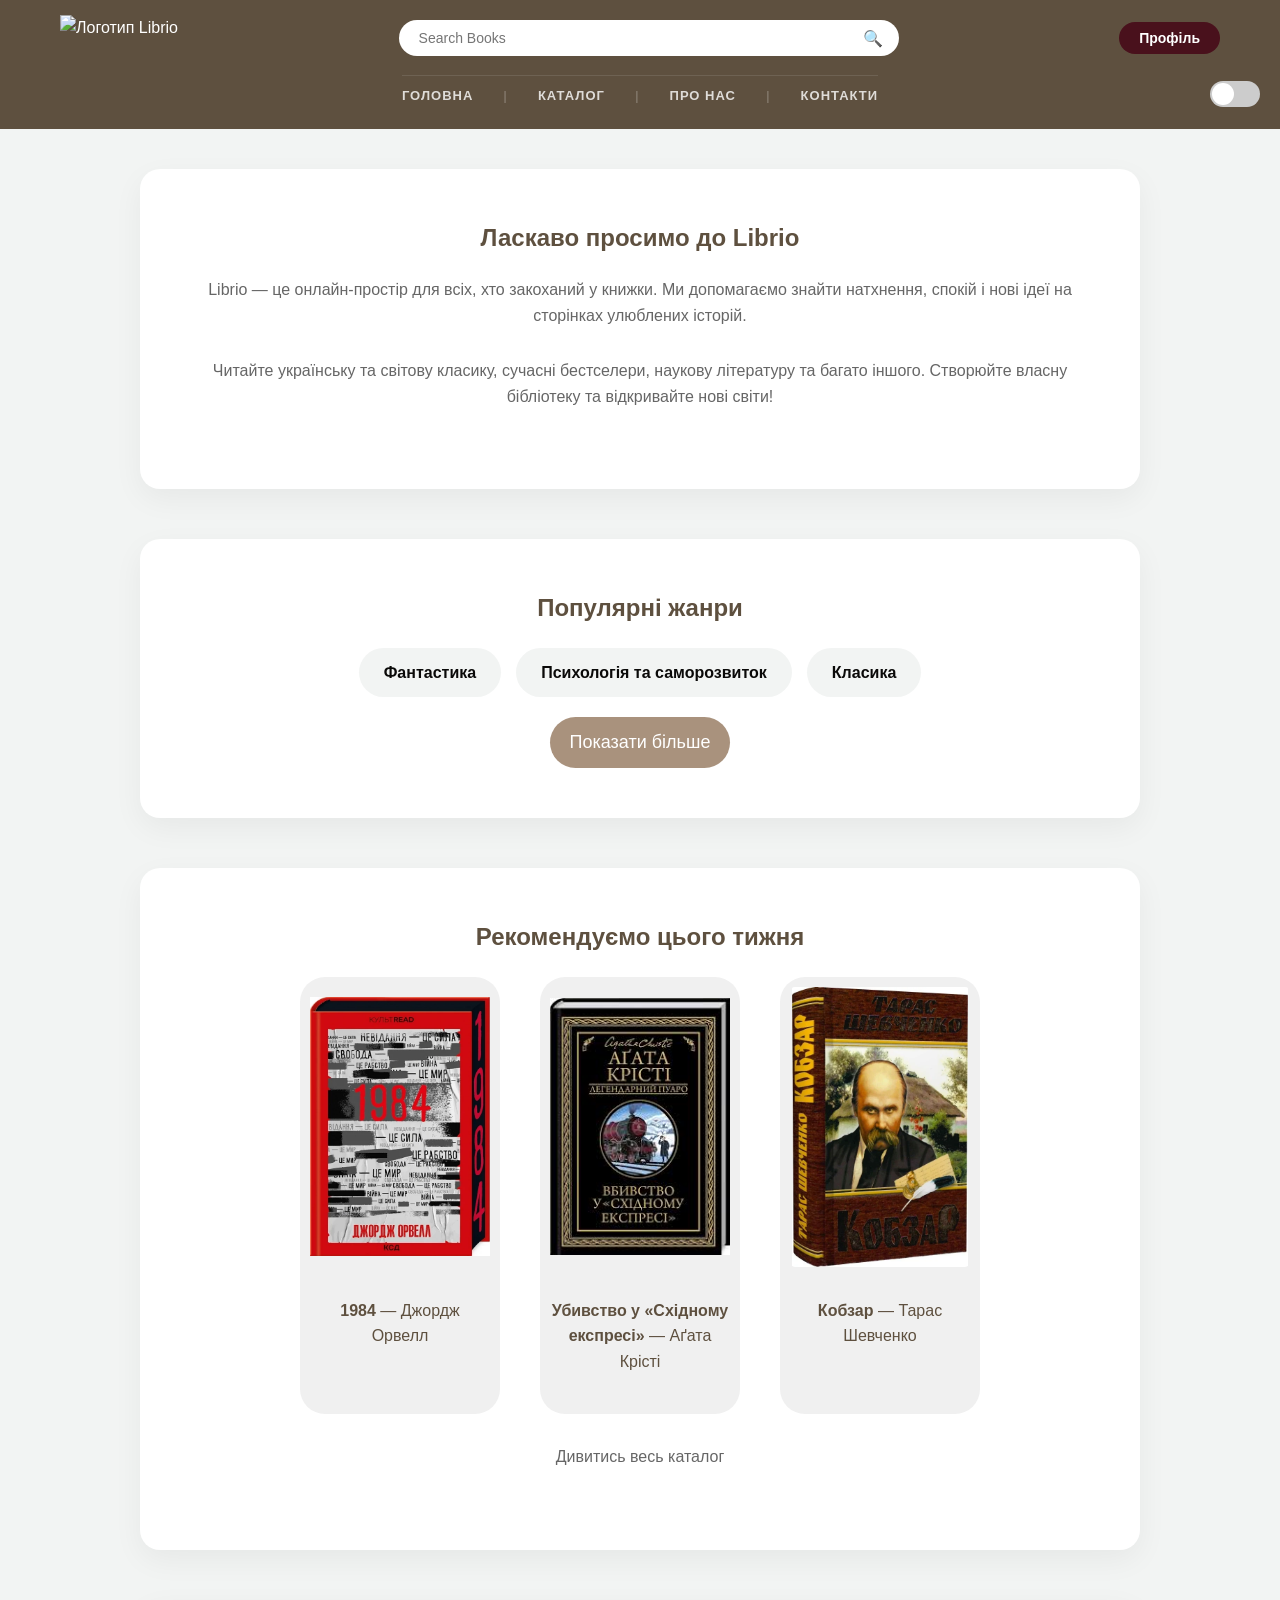
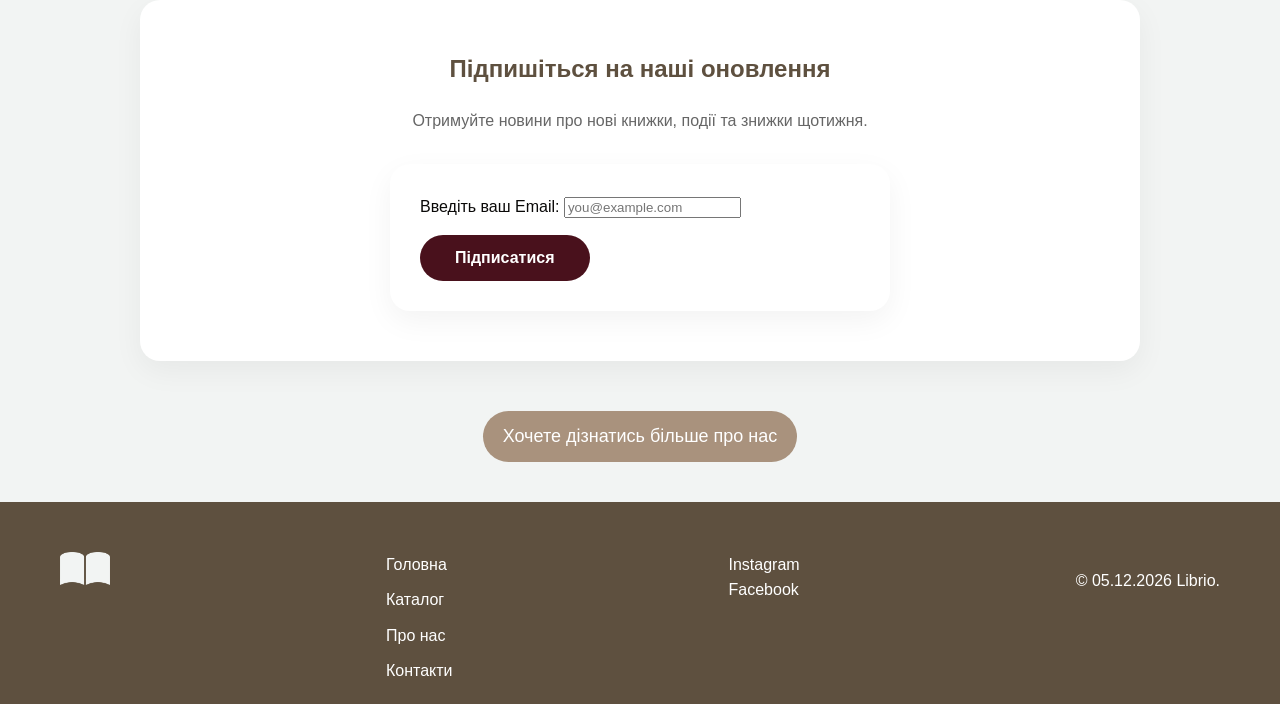
==== commit f6790389: "add events and handlers" ====
--- a/librio/index.html
+++ b/librio/index.html
@@ -25,15 +25,22 @@
         </div>
       </div>
 
-      <nav class="main-nav">
-        <a href="index.html">Головна</a>
-        <span>|</span>
-        <a href="catalog.html">Каталог</a>
-        <span>|</span>
-        <a href="about.html">Про нас</a>
-        <span>|</span>
-        <a href="contacts.html">Контакти</a>
-      </nav>
+<div class="nav-row">
+  <nav class="main-nav">
+    <a href="index.html">Головна</a>
+    <span>|</span>
+    <a href="catalog.html">Каталог</a>
+    <span>|</span>
+    <a href="about.html">Про нас</a>
+    <span>|</span>
+    <a href="contacts.html">Контакти</a>
+  </nav>
+
+  <div class="theme-switch">
+    <input type="checkbox" id="themeToggle">
+    <label for="themeToggle"></label>
+  </div>
+</div>
       <div class="burger">☰</div>
     </header>
 
@@ -138,6 +145,6 @@
         </div>
       </div>
     </footer>
+    <script src="js/main.js"></script>
   </body>
-  <script src="js/script.js"></script>
 </html>
